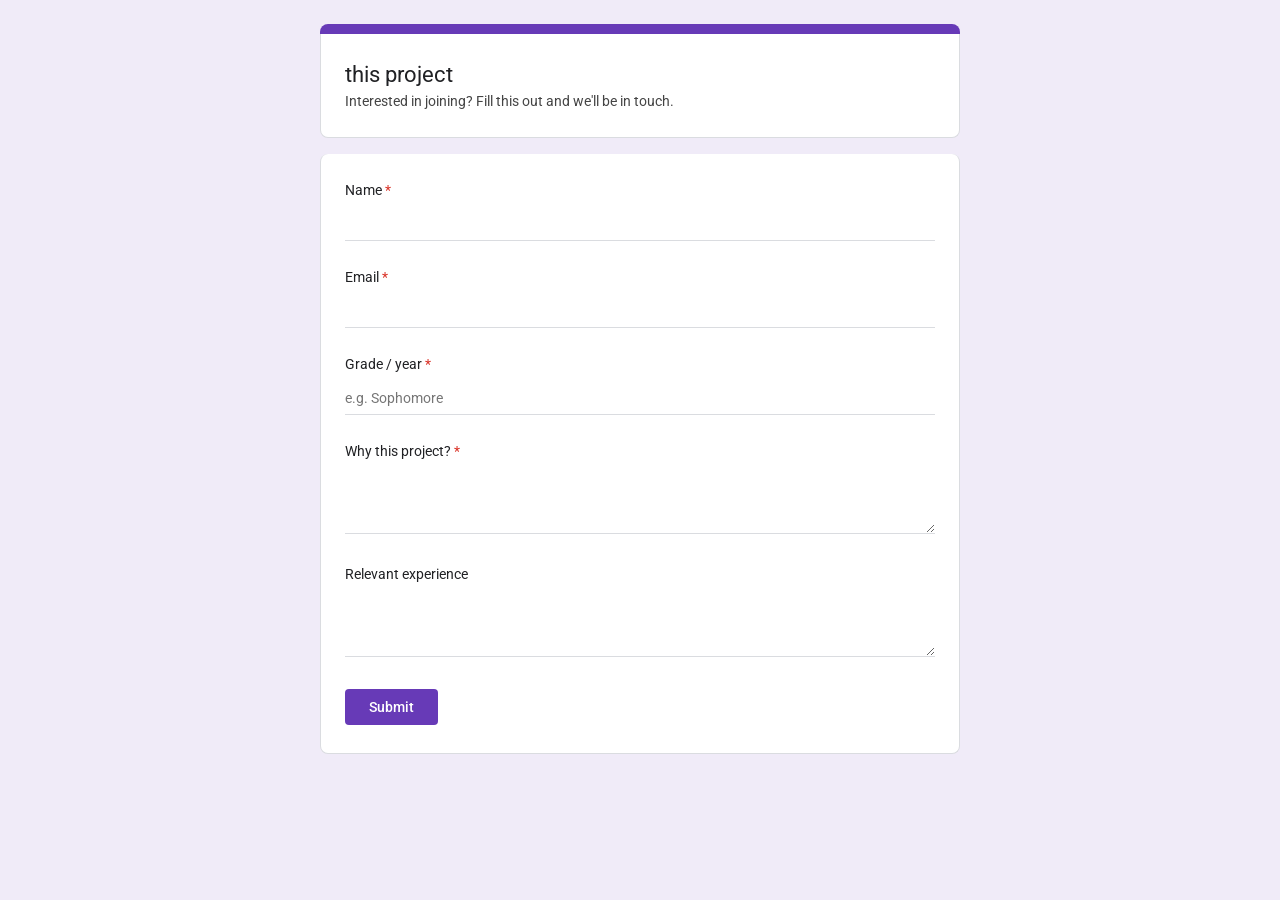
==== project-form.html @ d9d826b5 "Add project interest form HTML structure" ====
<!doctype html>
<html lang="en">
<head>
<meta charset="utf-8" />
<title>Project interest form</title>
<meta name="viewport" content="width=device-width, initial-scale=1" />
<link rel="preconnect" href="https://fonts.googleapis.com" />
<link rel="stylesheet" href="https://fonts.googleapis.com/css2?family=Roboto:wght@400;500;700&display=swap" />
<style>
*{box-sizing:border-box}
body{margin:0;background:#f0ebf8;font-family:'Roboto',Arial,sans-serif;min-height:100vh;padding:24px 16px}
.wrap{max-width:640px;margin:0 auto}
.topbar{height:10px;border-radius:8px 8px 0 0;background:#673ab7}
.card{background:#fff;border:1px solid #dadce0;border-top:none;padding:28px 24px;margin-bottom:16px}
.card.header{border-radius:0 0 8px 8px}
h1{font-size:22px;font-weight:400;margin:0 0 6px;color:#202124}
.desc{font-size:14px;color:#444;margin:0}
.q{border-radius:8px}
label{display:block;font-size:14px;color:#202124;margin-bottom:10px}
.req{color:#d93025}
input,textarea{width:100%;border:none;border-bottom:1px solid #dadce0;padding:8px 0;font-size:14px;font-family:inherit;background:transparent}
input:focus,textarea:focus{outline:none;border-bottom:2px solid #673ab7;margin-bottom:-1px}
textarea{resize:vertical}
.field{margin-bottom:28px}
.actions{display:flex;align-items:center;justify-content:space-between;margin-top:8px}
button{background:#673ab7;color:#fff;border:none;padding:10px 24px;border-radius:4px;font-size:14px;font-weight:500;cursor:pointer;font-family:inherit}
button:hover{background:#5a2fa0}
button:disabled{background:#c8c8c8;cursor:default}
.done{text-align:center;padding:40px 20px}
.done h2{font-weight:400;color:#202124}
</style>
</head>
<body>
<div class="wrap">
  <div class="topbar"></div>
  <div class="card header">
    <h1 id="formTitle">Project interest form</h1>
    <p class="desc" id="formDesc">Tell us a bit about yourself and why you'd like to join.</p>
  </div>
  <div class="card q" id="formCard">
    <form id="applyForm">
      <div class="field"><label>Name <span class="req">*</span></label><input required id="name" /></div>
      <div class="field"><label>Email <span class="req">*</span></label><input required type="email" id="email" /></div>
      <div class="field"><label>Grade / year <span class="req">*</span></label><input required id="grade" placeholder="e.g. Sophomore" /></div>
      <div class="field"><label>Why this project? <span class="req">*</span></label><textarea required rows="3" id="reason"></textarea></div>
      <div class="field"><label>Relevant experience</label><textarea rows="3" id="experience"></textarea></div>
      <div class="actions">
        <button type="submit" id="submitBtn">Submit</button>
      </div>
    </form>
  </div>
  <div class="card q" id="doneCard" style="display:none">
    <div class="done">
      <h2>Thanks — you're in the queue.</h2>
      <p class="desc">We'll follow up by email about this project.</p>
    </div>
  </div>
</div>
<script>
// ✎ paste your Apps Script /exec URL here (same one used elsewhere on the site)
const PROJECT_FORM_ENDPOINT = "#";

const params = new URLSearchParams(location.search);
const project = params.get("project") || "this project";
document.getElementById("formTitle").textContent = project;
document.getElementById("formDesc").textContent = "Interested in joining? Fill this out and we'll be in touch.";

document.getElementById("applyForm").addEventListener("submit", function(e){
  e.preventDefault();
  const btn = document.getElementById("submitBtn");
  btn.disabled = true; btn.textContent = "Sending…";
  const payload = {
    project: project,
    name: document.getElementById("name").value,
    email: document.getElementById("email").value,
    grade: document.getElementById("grade").value,
    reason: document.getElementById("reason").value,
    experience: document.getElementById("experience").value
  };
  const finish = () => {
    document.getElementById("formCard").style.display = "none";
    document.getElementById("doneCard").style.display = "block";
  };
  if (!PROJECT_FORM_ENDPOINT || PROJECT_FORM_ENDPOINT === "https://script.google.com/macros/s/AKfycby7Ji_oR7jmNouCSuaPXcCnbkJpPFqH59paxT-plfLq5OakVrs9F386YPoAe2bqMXpibw/exec") { finish(); return; }
  fetch(PROJECT_FORM_ENDPOINT, {
    method: "POST",
    mode: "no-cors",
    headers: { "Content-Type": "text/plain" },
    body: JSON.stringify(payload)
  }).then(finish).catch(finish);
});
</script>
</body>
</html>
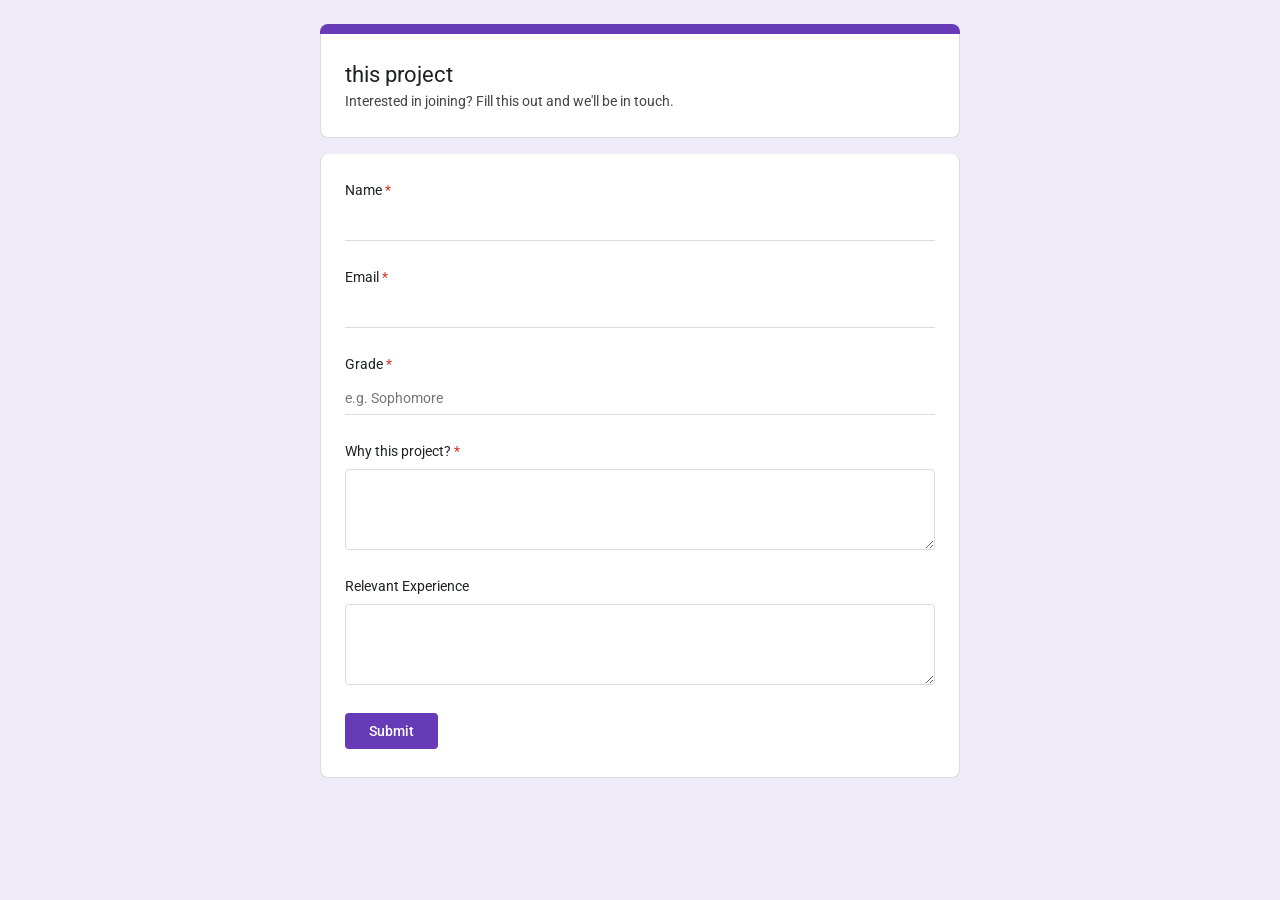
==== commit 29699474: "Update labels for grade and experience fields Refine pop-out form" ====
--- a/project-form.html
+++ b/project-form.html
@@ -18,9 +18,10 @@
 .q{border-radius:8px}
 label{display:block;font-size:14px;color:#202124;margin-bottom:10px}
 .req{color:#d93025}
-input,textarea{width:100%;border:none;border-bottom:1px solid #dadce0;padding:8px 0;font-size:14px;font-family:inherit;background:transparent}
-input:focus,textarea:focus{outline:none;border-bottom:2px solid #673ab7;margin-bottom:-1px}
-textarea{resize:vertical}
+input{width:100%;border:none;border-bottom:1px solid #dadce0;padding:8px 0;font-size:14px;font-family:inherit;background:transparent}
+textarea{width:100%;border:1px solid #dadce0;border-radius:4px;padding:8px;font-size:14px;font-family:inherit;background:transparent}\
+input:focus{outline:none;border-bottom:2px solid #673ab7;margin-bottom:-1px}
+textarea:focus{outline:none;border:1px solid #673ab7;border-radius:4px;margin-bottom:-1px;padding:8px}textarea{resize:vertical;display:block;line-height:1.5}
 .field{margin-bottom:28px}
 .actions{display:flex;align-items:center;justify-content:space-between;margin-top:8px}
 button{background:#673ab7;color:#fff;border:none;padding:10px 24px;border-radius:4px;font-size:14px;font-weight:500;cursor:pointer;font-family:inherit}
@@ -41,9 +42,9 @@
     <form id="applyForm">
       <div class="field"><label>Name <span class="req">*</span></label><input required id="name" /></div>
       <div class="field"><label>Email <span class="req">*</span></label><input required type="email" id="email" /></div>
-      <div class="field"><label>Grade / year <span class="req">*</span></label><input required id="grade" placeholder="e.g. Sophomore" /></div>
+      <div class="field"><label>Grade <span class="req">*</span></label><input required id="grade" placeholder="e.g. Sophomore" /></div>
       <div class="field"><label>Why this project? <span class="req">*</span></label><textarea required rows="3" id="reason"></textarea></div>
-      <div class="field"><label>Relevant experience</label><textarea rows="3" id="experience"></textarea></div>
+      <div class="field"><label>Relevant Experience</label><textarea rows="3" id="experience"></textarea></div>
       <div class="actions">
         <button type="submit" id="submitBtn">Submit</button>
       </div>
@@ -58,7 +59,7 @@
 </div>
 <script>
 // ✎ paste your Apps Script /exec URL here (same one used elsewhere on the site)
-const PROJECT_FORM_ENDPOINT = "#";
+const PROJECT_FORM_ENDPOINT = "https://script.google.com/macros/s/AKfycby7Ji_oR7jmNouCSuaPXcCnbkJpPFqH59paxT-plfLq5OakVrs9F386YPoAe2bqMXpibw/exec";
 
 const params = new URLSearchParams(location.search);
 const project = params.get("project") || "this project";
@@ -81,7 +82,7 @@
     document.getElementById("formCard").style.display = "none";
     document.getElementById("doneCard").style.display = "block";
   };
-  if (!PROJECT_FORM_ENDPOINT || PROJECT_FORM_ENDPOINT === "https://script.google.com/macros/s/AKfycby7Ji_oR7jmNouCSuaPXcCnbkJpPFqH59paxT-plfLq5OakVrs9F386YPoAe2bqMXpibw/exec") { finish(); return; }
+  if (!PROJECT_FORM_ENDPOINT || PROJECT_FORM_ENDPOINT === "#") { finish(); return; }
   fetch(PROJECT_FORM_ENDPOINT, {
     method: "POST",
     mode: "no-cors",
